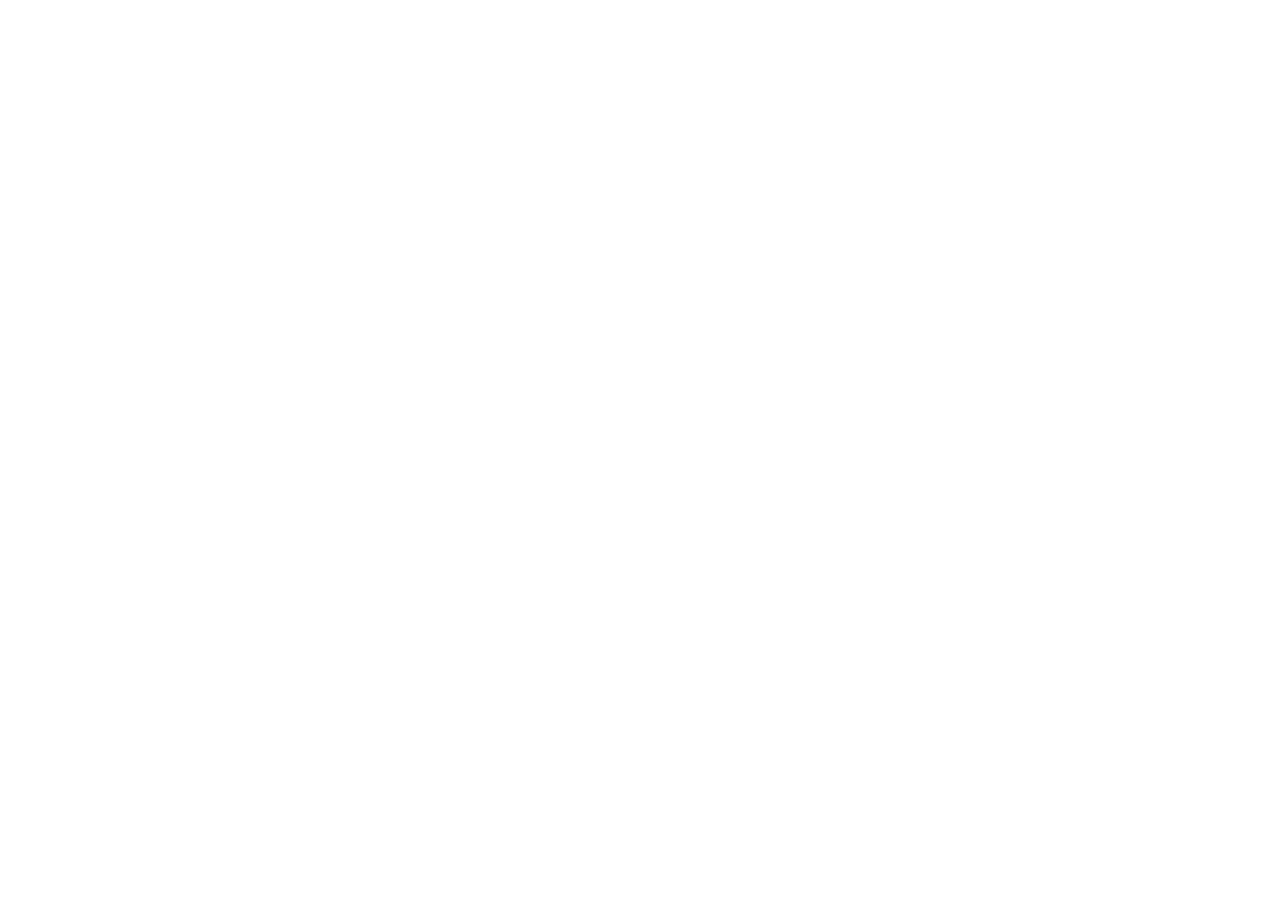
==== app.html @ d0cd2817 "estruturando pg. html e adicionando code js" ====
<!DOCTYPE html>
<html>
    <head>
        <meta charset="utf-8">
        <title>Jogo mata mosquito</title>
        <script src="js/jogo.js"></script>
    </head>
    <body onresize="ajustaTamanhoPalcoJogo()">

    </body>
</html>
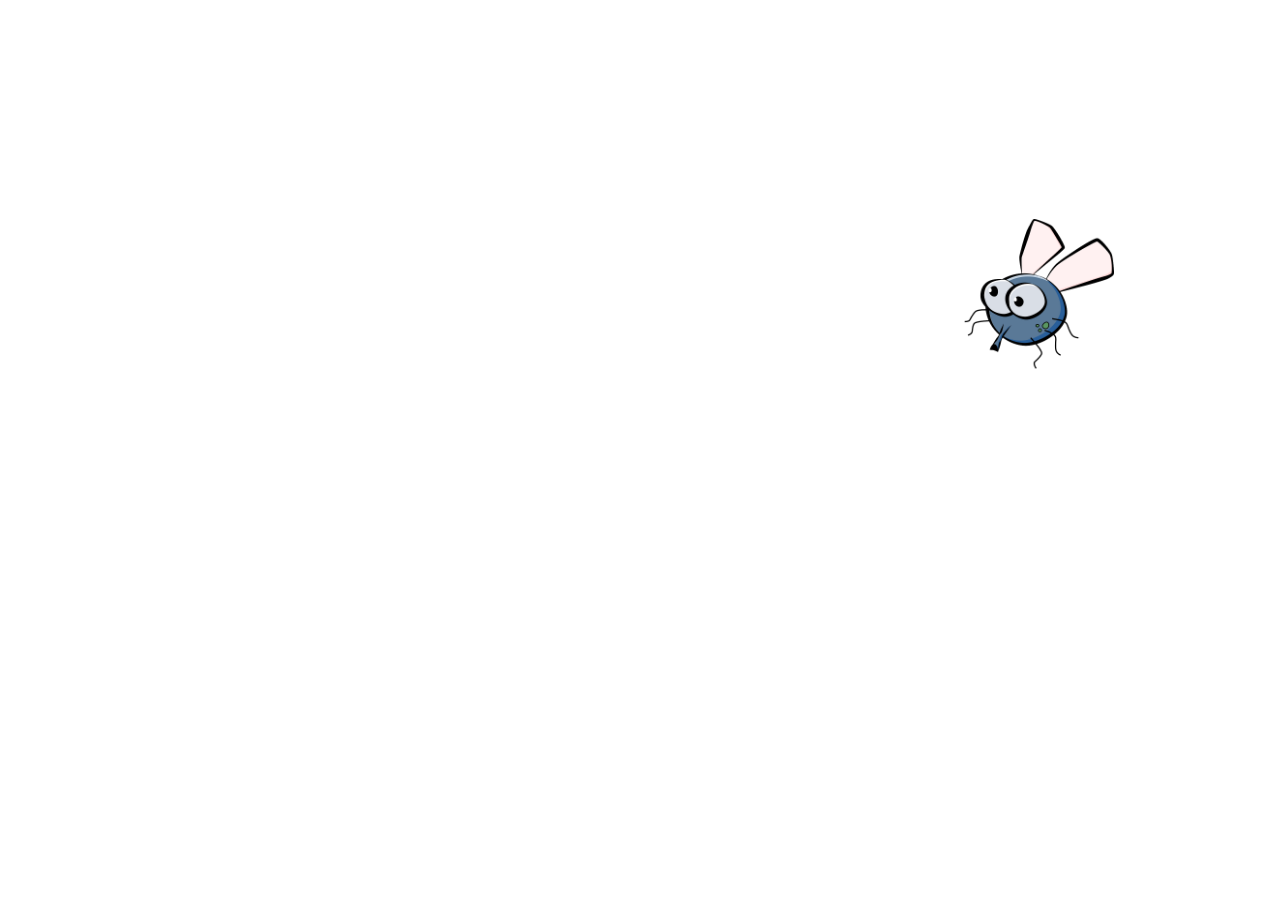
==== commit 40812e4b: "adicionando posições randômicas" ====
--- a/app.html
+++ b/app.html
@@ -3,9 +3,13 @@
     <head>
         <meta charset="utf-8">
         <title>Jogo mata mosquito</title>
+
+        <link rel="stylesheet" href="css/estilo.css">
         <script src="js/jogo.js"></script>
     </head>
     <body onresize="ajustaTamanhoPalcoJogo()">
 
+        <script>posicaoRandomica()</script>
+        
     </body>
 </html>--- a/css/estilo.css
+++ b/css/estilo.css
@@ -0,0 +1,4 @@
+.mosquito1{
+    width: 150px;
+    height: 150px;
+}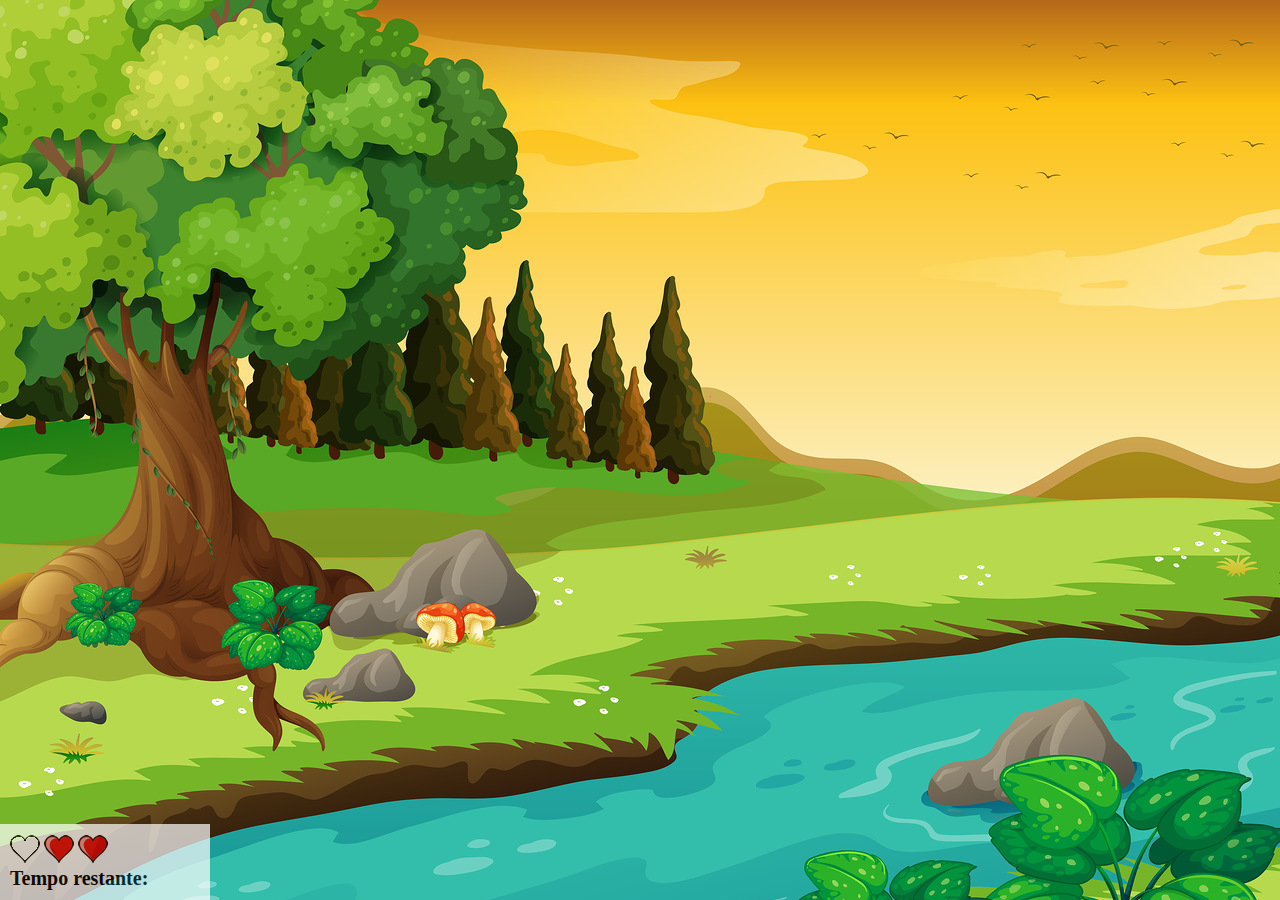
==== commit 0e1f8ae1: "cenário concluído" ====
--- a/app.html
+++ b/app.html
@@ -9,7 +9,23 @@
     </head>
     <body onresize="ajustaTamanhoPalcoJogo()">
 
-        <script>posicaoRandomica()</script>
+        <div class="painel">
+            <div class="vidas">
+                <img src="imagens/coracao_vazio.png">
+                <img src="imagens/coracao_cheio.png">
+                <img src="imagens/coracao_cheio.png">
+            </div>
+            
+            <div class="cronometro">
+                Tempo restante:
+            </div>
+        </div>
+
+        <script>
+            setInterval(function(){
+                posicaoRandomica()
+            }, 1000)
+        </script>
         
     </body>
 </html>--- a/css/estilo.css
+++ b/css/estilo.css
@@ -1,4 +1,49 @@
+body{
+    background-image: url(../imagens/bg.jpg);
+    background-repeat: no-repeat;
+    background-size: 100%;
+}
+
 .mosquito1{
-    width: 150px;
-    height: 150px;
+    width: 50px;
+    height: 50px;
+}
+
+.mosquito2{
+    width: 70px;
+    height: 70px;
+}
+
+.mosquito3{
+    width: 90px;
+    height: 90px;
+}
+
+.ladoA{
+    transform: scaleX(1);
+}
+
+.ladoB{
+    transform: scaleX(-1);
+}
+
+.painel{
+    position: absolute;
+    width: 190px;
+    padding: 10px;
+    bottom: 0px;
+    left: 0px;
+    border-top: 1px solid #fff;
+    background-color: #fff;
+    opacity: 0.7;
+}
+
+.vidas{
+    float: left;
+}
+
+.cronometro{
+    float: left;
+    font-size: 20px;
+    font-weight: bold;
 }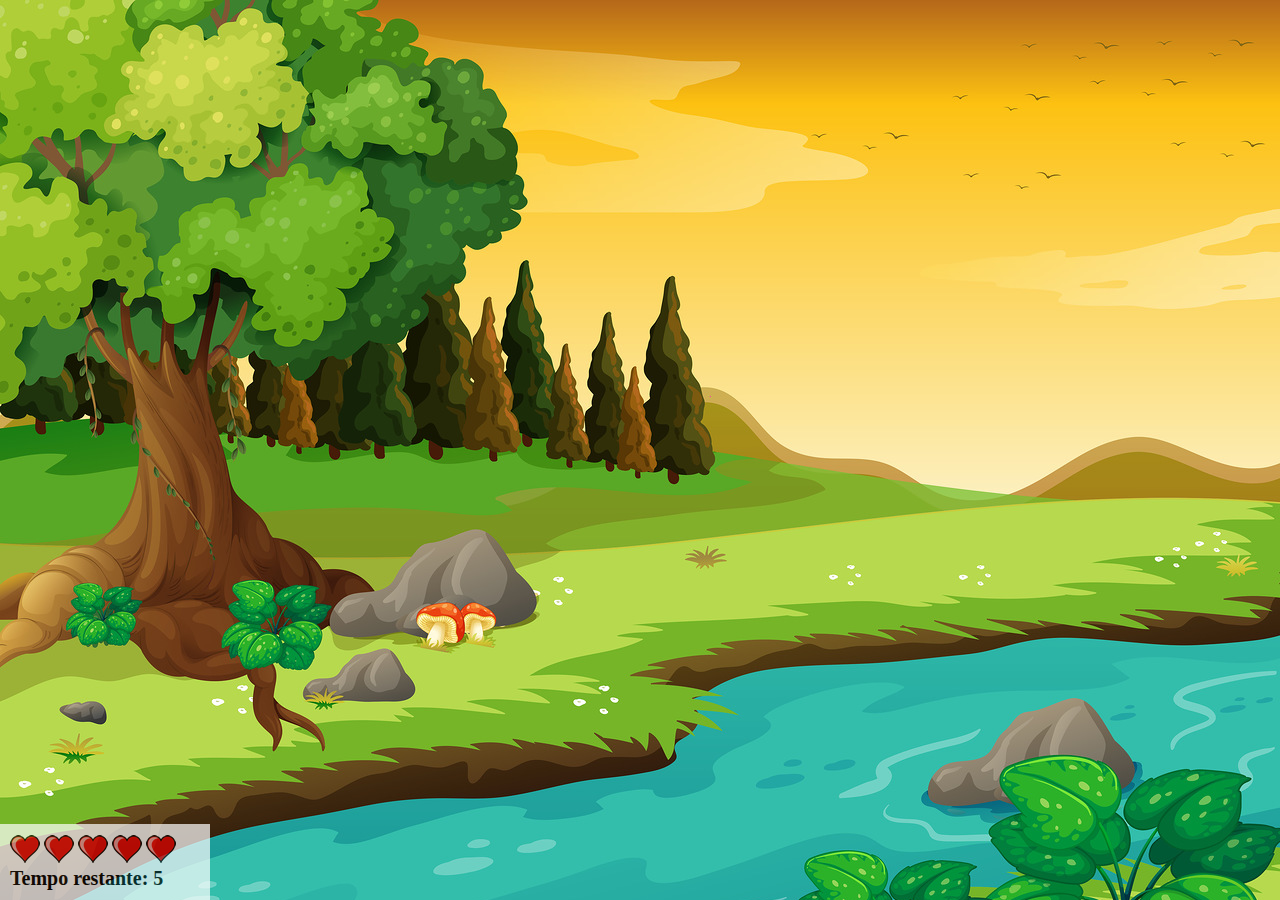
==== commit 6ce63a08: "adicionando cronometro" ====
--- a/app.html
+++ b/app.html
@@ -11,20 +11,23 @@
 
         <div class="painel">
             <div class="vidas">
-                <img src="imagens/coracao_vazio.png">
-                <img src="imagens/coracao_cheio.png">
-                <img src="imagens/coracao_cheio.png">
+                <img id="v1" src="imagens/coracao_cheio.png">
+                <img id="v2" src="imagens/coracao_cheio.png">
+                <img id="v3" src="imagens/coracao_cheio.png">
+                <img id="v4" src="imagens/coracao_cheio.png">
+                <img id="v5" src="imagens/coracao_cheio.png">
             </div>
             
             <div class="cronometro">
-                Tempo restante:
+                Tempo restante: <span id="cronometro"></span>
             </div>
         </div>
 
         <script>
-            setInterval(function(){
+            document.getElementById('cronometro').innerHTML = tempo;
+            let criaMosquito = setInterval(function(){
                 posicaoRandomica()
-            }, 1000)
+            }, 2000)
         </script>
         
     </body>
